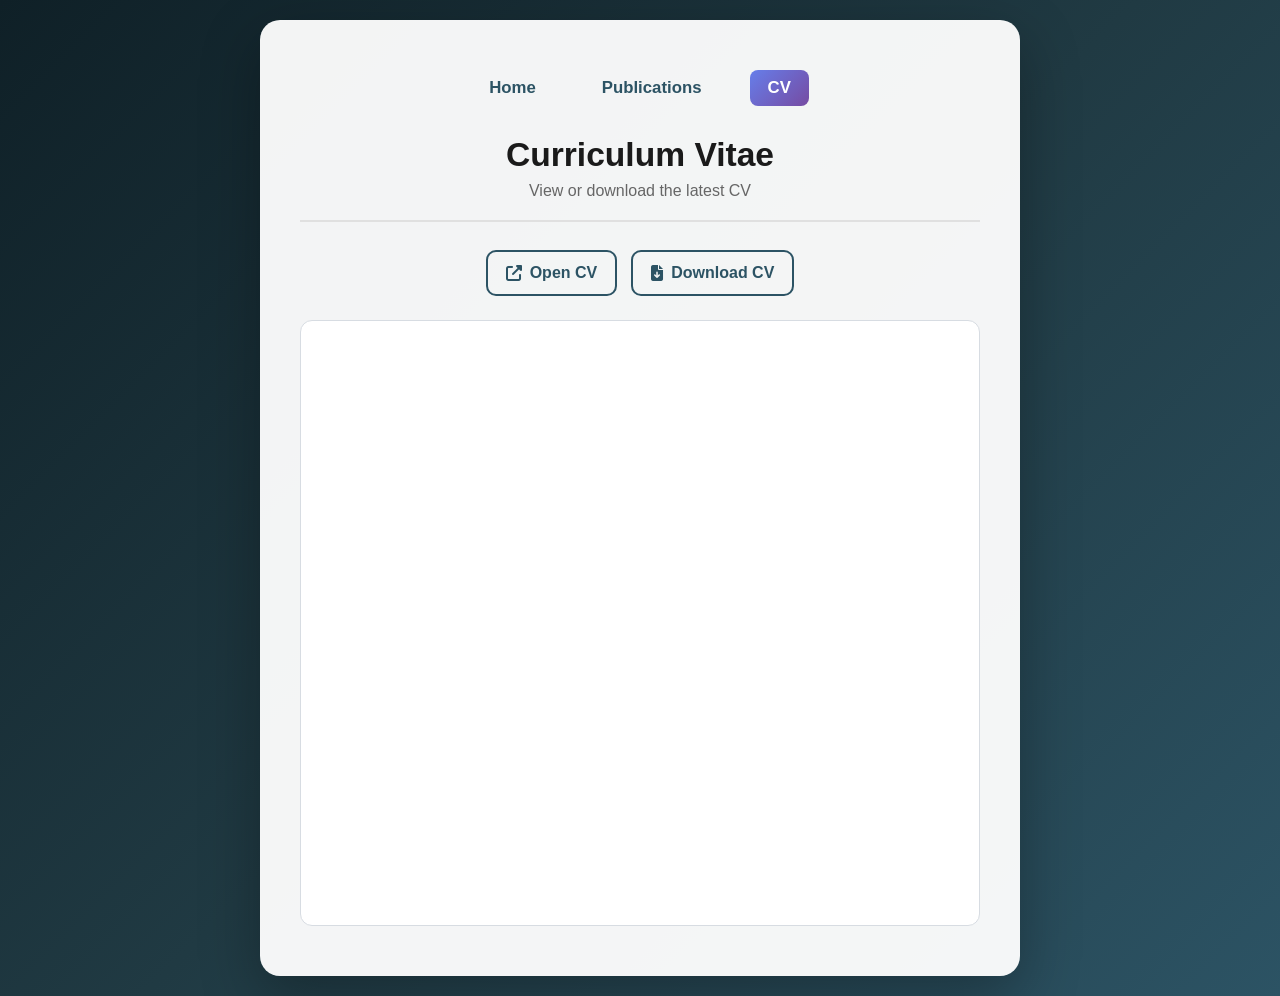
==== cv.html @ 2213f4c1 "CV Page Added page for CV with open in browser and download CV Button also added email button at Con" ====
<!DOCTYPE html>
<html lang="en">
<head>
    <meta charset="UTF-8">
    <meta name="viewport" content="width=device-width, initial-scale=1.0">
    <title>CV - Waqas Iqrar</title>
    <link rel="stylesheet" href="https://cdnjs.cloudflare.com/ajax/libs/font-awesome/6.5.1/css/all.min.css">
    <style>
        * {
            margin: 0;
            padding: 0;
            box-sizing: border-box;
        }
        body {
            font-family: 'Segoe UI', Tahoma, Geneva, Verdana, sans-serif;
            background: linear-gradient(135deg, #0f2027 0%, #203a43 50%, #2c5364 100%);
            min-height: 100vh;
            display: flex;
            justify-content: center;
            align-items: center;
            padding: 20px;
        }
        .container {
            width: 100%;
            max-width: 760px;
            background: rgba(255, 255, 255, 0.95);
            border-radius: 20px;
            padding: 50px 40px;
            box-shadow: 0 20px 60px rgba(0, 0, 0, 0.3);
            animation: fadeIn 0.8s ease-in;
        }
        @keyframes fadeIn {
            from {
                opacity: 0;
                transform: translateY(20px);
            }
            to {
                opacity: 1;
                transform: translateY(0);
            }
        }
        .nav {
            display: flex;
            justify-content: center;
            gap: 30px;
            margin-bottom: 30px;
        }
        .nav a {
            text-decoration: none;
            color: #2c5364;
            font-weight: 600;
            font-size: 1.05rem;
            padding: 8px 18px;
            border-radius: 8px;
            transition: all 0.3s ease;
        }
        .nav a:hover, .nav a.active {
            background: linear-gradient(135deg, #667eea 0%, #764ba2 100%);
            color: white;
        }
        .page-header {
            text-align: center;
            border-bottom: 2px solid #e0e0e0;
            padding-bottom: 20px;
            margin-bottom: 28px;
        }
        .page-header h1 {
            font-size: 2.1rem;
            color: #1a1a1a;
            margin-bottom: 8px;
        }
        .page-header p {
            color: #666;
            font-size: 1rem;
        }
        .actions {
            display: flex;
            justify-content: center;
            gap: 14px;
            flex-wrap: wrap;
            margin-top: 15px;
        }
        .cv-btn {
            text-decoration: none;
            display: inline-flex;
            align-items: center;
            gap: 8px;
            padding: 12px 18px;
            border-radius: 10px;
            font-weight: 600;
            font-size: 1rem;
            border: 2px solid #2c5364;
            color: #2c5364;
            transition: all 0.3s ease;
        }
        .cv-btn:hover {
            color: #ffffff;
            border-color: transparent;
            background: linear-gradient(135deg, #667eea 0%, #764ba2 100%);
        }
        .preview-wrap {
            margin-top: 24px;
            border-radius: 12px;
            overflow: hidden;
            border: 1px solid #d7dce2;
            background: #ffffff;
        }
        .preview-wrap iframe {
            width: 100%;
            height: 600px;
            border: 0;
        }
        @media (max-width: 700px) {
            .container {
                padding: 35px 22px;
            }
            .page-header h1 {
                font-size: 1.7rem;
            }
            .nav {
                gap: 12px;
            }
            .nav a {
                font-size: 0.95rem;
                padding: 6px 12px;
            }
            .preview-wrap iframe {
                height: 430px;
            }
        }
    </style>
</head>
<body>
    <div class="container">
        <nav class="nav">
            <a href="index.html">Home</a>
            <a href="publications.html">Publications</a>
            <a href="cv.html" class="active">CV</a>
        </nav>

        <div class="page-header">
            <h1>Curriculum Vitae</h1>
            <p>View or download the latest CV</p>
        </div>

        <div class="actions">
            <a href="assets/WaqasIqrar_CV.pdf" target="_blank" rel="noopener noreferrer" class="cv-btn">
                <i class="fas fa-up-right-from-square"></i> Open CV
            </a>
            <a href="assets/WaqasIqrar_CV.pdf" download class="cv-btn">
                <i class="fas fa-file-arrow-down"></i> Download CV
            </a>
        </div>

        <div class="preview-wrap">
            <iframe src="assets/WaqasIqrar_CV.pdf" title="Waqas Iqrar CV"></iframe>
        </div>
    </div>
</body>
</html>
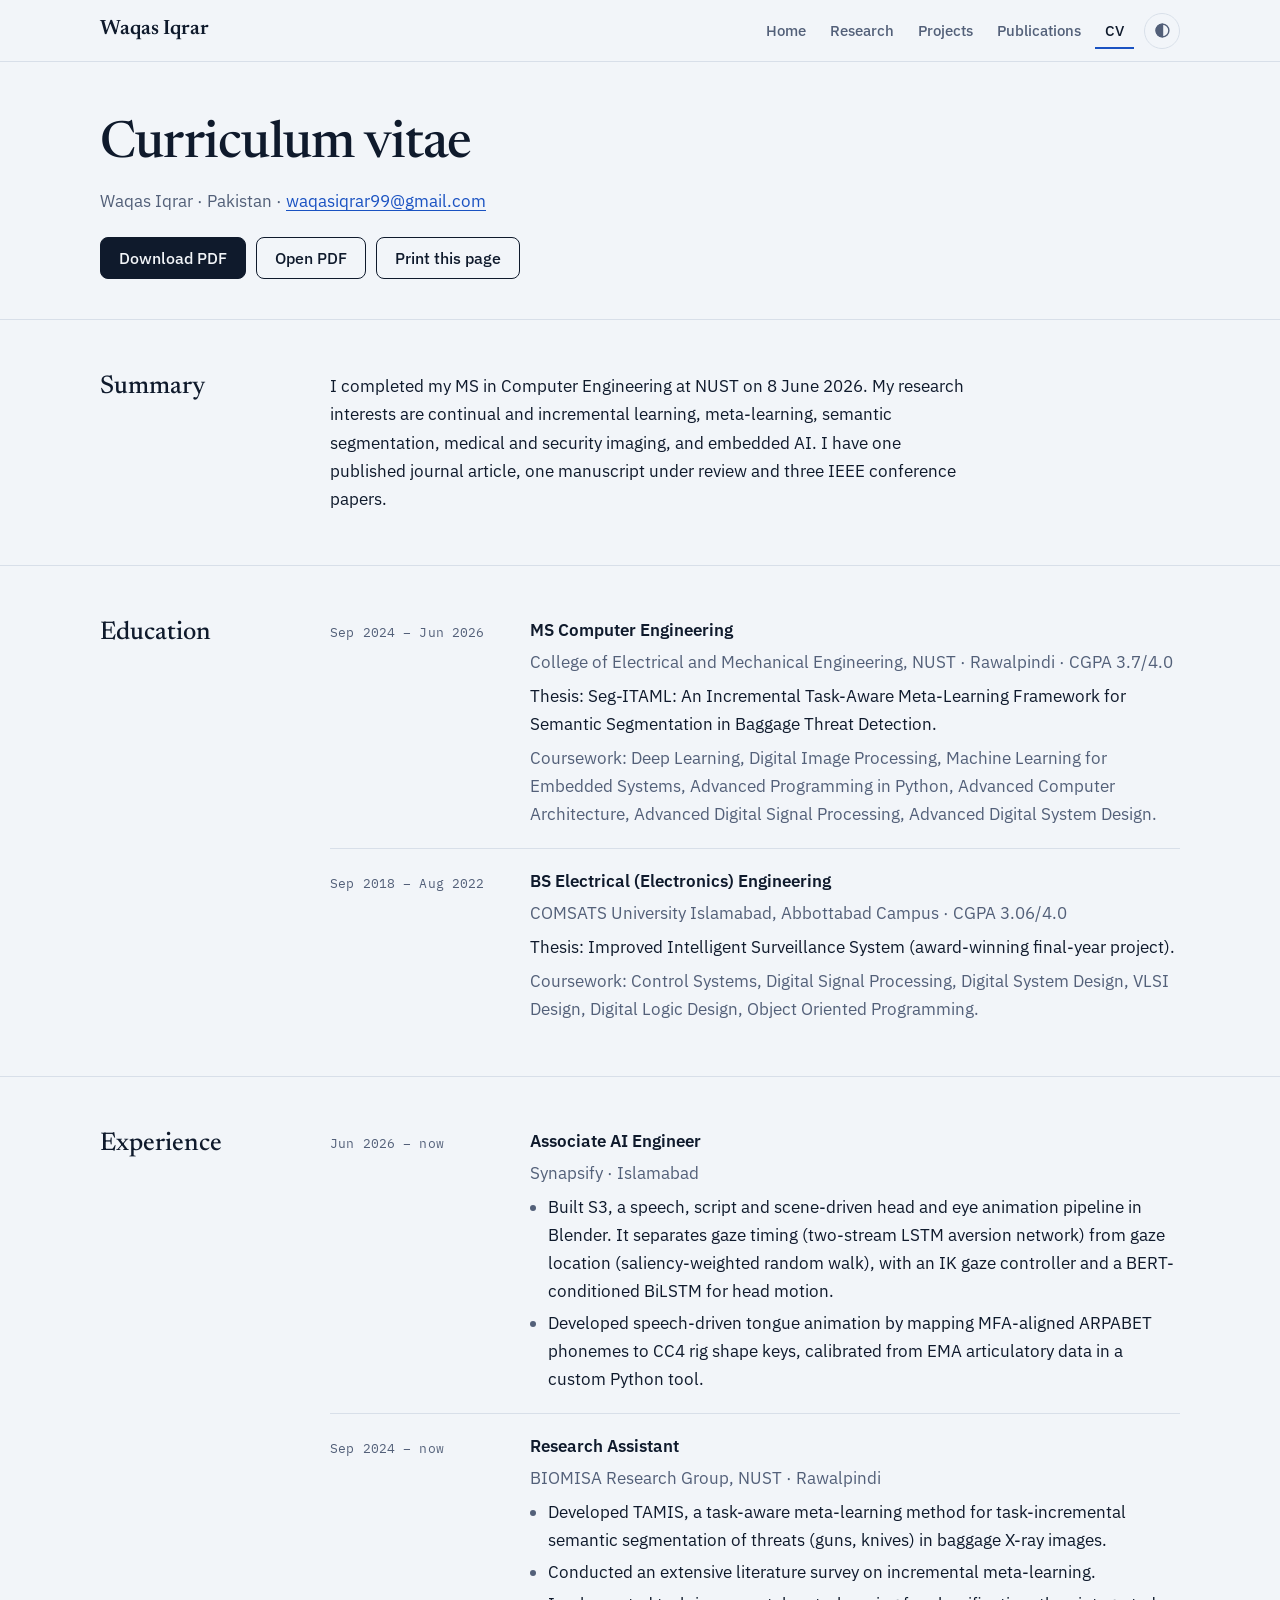
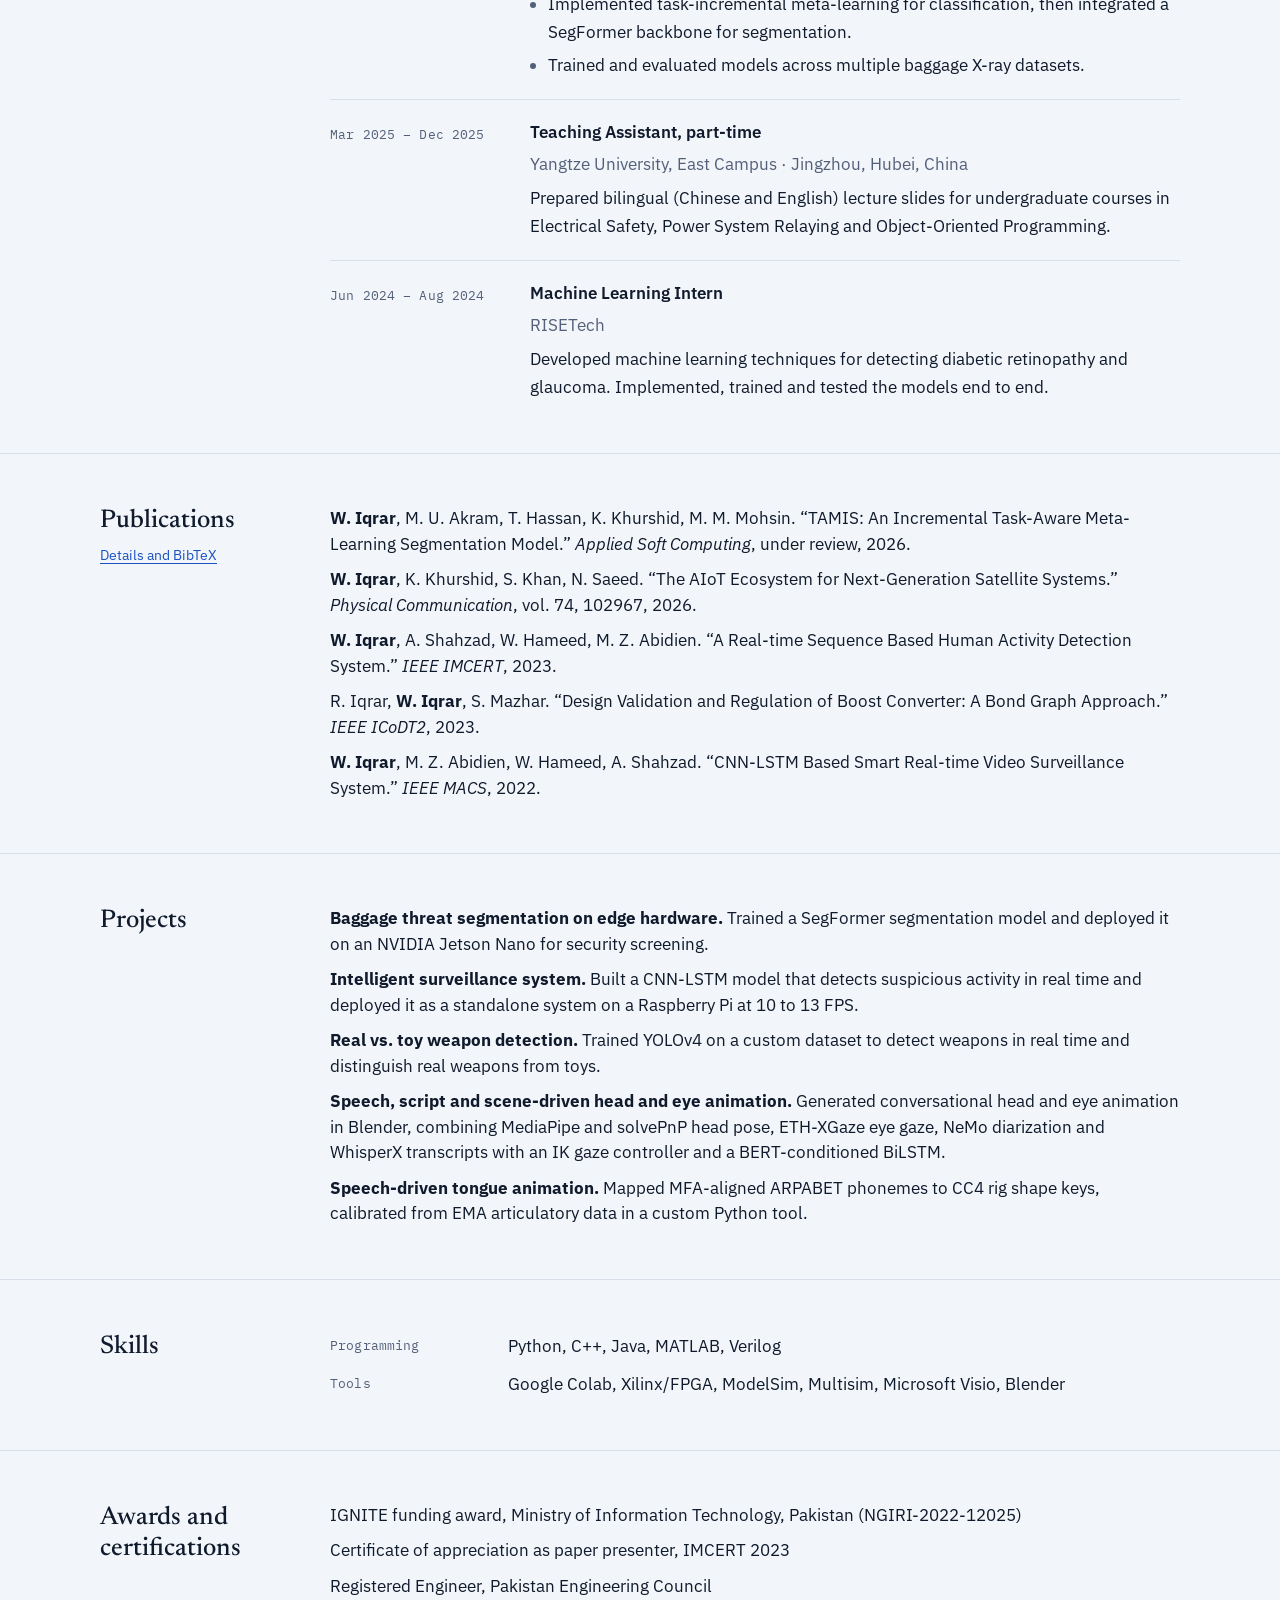
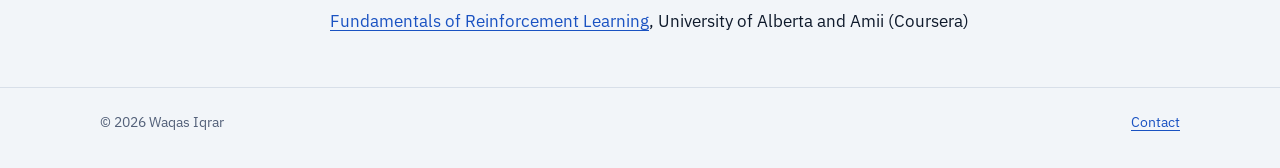
==== commit 62cb9ed9: "Redesign site and update CV and content" ====
--- a/cv.html
+++ b/cv.html
@@ -1,160 +1,196 @@
 <!DOCTYPE html>
 <html lang="en">
 <head>
-    <meta charset="UTF-8">
-    <meta name="viewport" content="width=device-width, initial-scale=1.0">
-    <title>CV - Waqas Iqrar</title>
-    <link rel="stylesheet" href="https://cdnjs.cloudflare.com/ajax/libs/font-awesome/6.5.1/css/all.min.css">
-    <style>
-        * {
-            margin: 0;
-            padding: 0;
-            box-sizing: border-box;
-        }
-        body {
-            font-family: 'Segoe UI', Tahoma, Geneva, Verdana, sans-serif;
-            background: linear-gradient(135deg, #0f2027 0%, #203a43 50%, #2c5364 100%);
-            min-height: 100vh;
-            display: flex;
-            justify-content: center;
-            align-items: center;
-            padding: 20px;
-        }
-        .container {
-            width: 100%;
-            max-width: 760px;
-            background: rgba(255, 255, 255, 0.95);
-            border-radius: 20px;
-            padding: 50px 40px;
-            box-shadow: 0 20px 60px rgba(0, 0, 0, 0.3);
-            animation: fadeIn 0.8s ease-in;
-        }
-        @keyframes fadeIn {
-            from {
-                opacity: 0;
-                transform: translateY(20px);
-            }
-            to {
-                opacity: 1;
-                transform: translateY(0);
-            }
-        }
-        .nav {
-            display: flex;
-            justify-content: center;
-            gap: 30px;
-            margin-bottom: 30px;
-        }
-        .nav a {
-            text-decoration: none;
-            color: #2c5364;
-            font-weight: 600;
-            font-size: 1.05rem;
-            padding: 8px 18px;
-            border-radius: 8px;
-            transition: all 0.3s ease;
-        }
-        .nav a:hover, .nav a.active {
-            background: linear-gradient(135deg, #667eea 0%, #764ba2 100%);
-            color: white;
-        }
-        .page-header {
-            text-align: center;
-            border-bottom: 2px solid #e0e0e0;
-            padding-bottom: 20px;
-            margin-bottom: 28px;
-        }
-        .page-header h1 {
-            font-size: 2.1rem;
-            color: #1a1a1a;
-            margin-bottom: 8px;
-        }
-        .page-header p {
-            color: #666;
-            font-size: 1rem;
-        }
-        .actions {
-            display: flex;
-            justify-content: center;
-            gap: 14px;
-            flex-wrap: wrap;
-            margin-top: 15px;
-        }
-        .cv-btn {
-            text-decoration: none;
-            display: inline-flex;
-            align-items: center;
-            gap: 8px;
-            padding: 12px 18px;
-            border-radius: 10px;
-            font-weight: 600;
-            font-size: 1rem;
-            border: 2px solid #2c5364;
-            color: #2c5364;
-            transition: all 0.3s ease;
-        }
-        .cv-btn:hover {
-            color: #ffffff;
-            border-color: transparent;
-            background: linear-gradient(135deg, #667eea 0%, #764ba2 100%);
-        }
-        .preview-wrap {
-            margin-top: 24px;
-            border-radius: 12px;
-            overflow: hidden;
-            border: 1px solid #d7dce2;
-            background: #ffffff;
-        }
-        .preview-wrap iframe {
-            width: 100%;
-            height: 600px;
-            border: 0;
-        }
-        @media (max-width: 700px) {
-            .container {
-                padding: 35px 22px;
-            }
-            .page-header h1 {
-                font-size: 1.7rem;
-            }
-            .nav {
-                gap: 12px;
-            }
-            .nav a {
-                font-size: 0.95rem;
-                padding: 6px 12px;
-            }
-            .preview-wrap iframe {
-                height: 430px;
-            }
-        }
-    </style>
+  <meta charset="UTF-8">
+  <meta name="viewport" content="width=device-width, initial-scale=1">
+  <title>CV | Waqas Iqrar</title>
+  <meta name="description" content="Curriculum vitae of Waqas Iqrar: education, experience, publications, projects and skills.">
+  <link rel="canonical" href="https://iqrarwaqas.github.io/cv.html">
+  <meta property="og:type" content="website">
+  <meta property="og:title" content="CV | Waqas Iqrar">
+  <meta property="og:url" content="https://iqrarwaqas.github.io/cv.html">
+  <meta name="theme-color" content="#0a1220">
+  <link rel="icon" href="assets/favicon.svg" type="image/svg+xml">
+  <script>try{var t=localStorage.getItem('theme');if(t)document.documentElement.dataset.theme=t}catch(e){}</script>
+  <link rel="preconnect" href="https://fonts.googleapis.com">
+  <link rel="preconnect" href="https://fonts.gstatic.com" crossorigin>
+  <link rel="stylesheet" href="https://fonts.googleapis.com/css2?family=IBM+Plex+Mono:wght@400;500&family=IBM+Plex+Sans:wght@400;500;600&family=Newsreader:opsz,wght@6..72,500;6..72,600&display=swap">
+  <link rel="stylesheet" href="assets/css/style.css">
 </head>
 <body>
-    <div class="container">
-        <nav class="nav">
-            <a href="index.html">Home</a>
-            <a href="publications.html">Publications</a>
-            <a href="cv.html" class="active">CV</a>
-        </nav>
+  <a class="skip" href="#main">Skip to content</a>
 
-        <div class="page-header">
-            <h1>Curriculum Vitae</h1>
-            <p>View or download the latest CV</p>
+  <header class="site-header">
+    <div class="wrap">
+      <a class="brand" href="index.html">Waqas Iqrar</a>
+      <nav class="nav" aria-label="Main">
+        <a href="index.html">Home</a>
+        <a href="index.html#research">Research</a>
+        <a href="index.html#projects">Projects</a>
+        <a href="publications.html">Publications</a>
+        <a href="cv.html" aria-current="page">CV</a>
+        <button class="theme-toggle" type="button" aria-label="Switch between light and dark theme">
+          <svg viewBox="0 0 24 24" fill="none" stroke="currentColor" stroke-width="2" aria-hidden="true"><circle cx="12" cy="12" r="9"/><path d="M12 3a9 9 0 0 0 0 18z" fill="currentColor"/></svg>
+        </button>
+      </nav>
+    </div>
+  </header>
+
+  <main id="main">
+    <div class="page-head">
+      <div class="wrap">
+        <h1>Curriculum vitae</h1>
+        <p>Waqas Iqrar · Pakistan · <a href="mailto:waqasiqrar99@gmail.com">waqasiqrar99@gmail.com</a></p>
+        <div class="actions">
+          <a class="btn primary" href="assets/WaqasIqrar_CV.pdf" download>Download PDF</a>
+          <a class="btn" href="assets/WaqasIqrar_CV.pdf" target="_blank" rel="noopener">Open PDF</a>
+          <button class="btn" type="button" onclick="window.print()">Print this page</button>
         </div>
+      </div>
+    </div>
 
-        <div class="actions">
-            <a href="assets/WaqasIqrar_CV.pdf" target="_blank" rel="noopener noreferrer" class="cv-btn">
-                <i class="fas fa-up-right-from-square"></i> Open CV
-            </a>
-            <a href="assets/WaqasIqrar_CV.pdf" download class="cv-btn">
-                <i class="fas fa-file-arrow-down"></i> Download CV
-            </a>
+    <section class="section">
+      <div class="wrap">
+        <div class="section-label"><h2>Summary</h2></div>
+        <div class="prose">
+          <p>I completed my MS in Computer Engineering at NUST on 8 June 2026. My research interests are continual and incremental learning, meta-learning, semantic segmentation, medical and security imaging, and embedded AI. I have one published journal article, one manuscript under review and three IEEE conference papers.</p>
         </div>
+      </div>
+    </section>
 
-        <div class="preview-wrap">
-            <iframe src="assets/WaqasIqrar_CV.pdf" title="Waqas Iqrar CV"></iframe>
+    <section class="section">
+      <div class="wrap">
+        <div class="section-label"><h2>Education</h2></div>
+        <div class="rows">
+          <article class="row">
+            <p class="when mono">Sep 2024 – Jun 2026</p>
+            <div class="body">
+              <h3>MS Computer Engineering</h3>
+              <p class="where">College of Electrical and Mechanical Engineering, NUST · Rawalpindi · CGPA 3.7/4.0</p>
+              <p>Thesis: Seg-ITAML: An Incremental Task-Aware Meta-Learning Framework for Semantic Segmentation in Baggage Threat Detection.</p>
+              <p class="muted">Coursework: Deep Learning, Digital Image Processing, Machine Learning for Embedded Systems, Advanced Programming in Python, Advanced Computer Architecture, Advanced Digital Signal Processing, Advanced Digital System Design.</p>
+            </div>
+          </article>
+          <article class="row">
+            <p class="when mono">Sep 2018 – Aug 2022</p>
+            <div class="body">
+              <h3>BS Electrical (Electronics) Engineering</h3>
+              <p class="where">COMSATS University Islamabad, Abbottabad Campus · CGPA 3.06/4.0</p>
+              <p>Thesis: Improved Intelligent Surveillance System (award-winning final-year project).</p>
+              <p class="muted">Coursework: Control Systems, Digital Signal Processing, Digital System Design, VLSI Design, Digital Logic Design, Object Oriented Programming.</p>
+            </div>
+          </article>
         </div>
+      </div>
+    </section>
+
+    <section class="section">
+      <div class="wrap">
+        <div class="section-label"><h2>Experience</h2></div>
+        <div class="rows">
+          <article class="row">
+            <p class="when mono">Jun 2026 – now</p>
+            <div class="body">
+              <h3>Associate AI Engineer</h3>
+              <p class="where">Synapsify · Islamabad</p>
+              <ul class="bullets">
+                <li>Built S3, a speech, script and scene-driven head and eye animation pipeline in Blender. It separates gaze timing (two-stream LSTM aversion network) from gaze location (saliency-weighted random walk), with an IK gaze controller and a BERT-conditioned BiLSTM for head motion.</li>
+                <li>Developed speech-driven tongue animation by mapping MFA-aligned ARPABET phonemes to CC4 rig shape keys, calibrated from EMA articulatory data in a custom Python tool.</li>
+              </ul>
+            </div>
+          </article>
+          <article class="row">
+            <p class="when mono">Sep 2024 – now</p>
+            <div class="body">
+              <h3>Research Assistant</h3>
+              <p class="where">BIOMISA Research Group, NUST · Rawalpindi</p>
+              <ul class="bullets">
+                <li>Developed TAMIS, a task-aware meta-learning method for task-incremental semantic segmentation of threats (guns, knives) in baggage X-ray images.</li>
+                <li>Conducted an extensive literature survey on incremental meta-learning.</li>
+                <li>Implemented task-incremental meta-learning for classification, then integrated a SegFormer backbone for segmentation.</li>
+                <li>Trained and evaluated models across multiple baggage X-ray datasets.</li>
+              </ul>
+            </div>
+          </article>
+          <article class="row">
+            <p class="when mono">Mar 2025 – Dec 2025</p>
+            <div class="body">
+              <h3>Teaching Assistant, part-time</h3>
+              <p class="where">Yangtze University, East Campus · Jingzhou, Hubei, China</p>
+              <p>Prepared bilingual (Chinese and English) lecture slides for undergraduate courses in Electrical Safety, Power System Relaying and Object-Oriented Programming.</p>
+            </div>
+          </article>
+          <article class="row">
+            <p class="when mono">Jun 2024 – Aug 2024</p>
+            <div class="body">
+              <h3>Machine Learning Intern</h3>
+              <p class="where">RISETech</p>
+              <p>Developed machine learning techniques for detecting diabetic retinopathy and glaucoma. Implemented, trained and tested the models end to end.</p>
+            </div>
+          </article>
+        </div>
+      </div>
+    </section>
+
+    <section class="section">
+      <div class="wrap">
+        <div class="section-label">
+          <h2>Publications</h2>
+          <p><a href="publications.html">Details and BibTeX</a></p>
+        </div>
+        <ol class="plain">
+          <li><strong>W. Iqrar</strong>, M. U. Akram, T. Hassan, K. Khurshid, M. M. Mohsin. “TAMIS: An Incremental Task-Aware Meta-Learning Segmentation Model.” <em>Applied Soft Computing</em>, under review, 2026.</li>
+          <li><strong>W. Iqrar</strong>, K. Khurshid, S. Khan, N. Saeed. “The AIoT Ecosystem for Next-Generation Satellite Systems.” <em>Physical Communication</em>, vol. 74, 102967, 2026.</li>
+          <li><strong>W. Iqrar</strong>, A. Shahzad, W. Hameed, M. Z. Abidien. “A Real-time Sequence Based Human Activity Detection System.” <em>IEEE IMCERT</em>, 2023.</li>
+          <li>R. Iqrar, <strong>W. Iqrar</strong>, S. Mazhar. “Design Validation and Regulation of Boost Converter: A Bond Graph Approach.” <em>IEEE ICoDT2</em>, 2023.</li>
+          <li><strong>W. Iqrar</strong>, M. Z. Abidien, W. Hameed, A. Shahzad. “CNN-LSTM Based Smart Real-time Video Surveillance System.” <em>IEEE MACS</em>, 2022.</li>
+        </ol>
+      </div>
+    </section>
+
+    <section class="section">
+      <div class="wrap">
+        <div class="section-label"><h2>Projects</h2></div>
+        <ul class="plain">
+          <li><strong>Baggage threat segmentation on edge hardware.</strong> Trained a SegFormer segmentation model and deployed it on an NVIDIA Jetson Nano for security screening.</li>
+          <li><strong>Intelligent surveillance system.</strong> Built a CNN-LSTM model that detects suspicious activity in real time and deployed it as a standalone system on a Raspberry Pi at 10 to 13 FPS.</li>
+          <li><strong>Real vs. toy weapon detection.</strong> Trained YOLOv4 on a custom dataset to detect weapons in real time and distinguish real weapons from toys.</li>
+          <li><strong>Speech, script and scene-driven head and eye animation.</strong> Generated conversational head and eye animation in Blender, combining MediaPipe and solvePnP head pose, ETH-XGaze eye gaze, NeMo diarization and WhisperX transcripts with an IK gaze controller and a BERT-conditioned BiLSTM.</li>
+          <li><strong>Speech-driven tongue animation.</strong> Mapped MFA-aligned ARPABET phonemes to CC4 rig shape keys, calibrated from EMA articulatory data in a custom Python tool.</li>
+        </ul>
+      </div>
+    </section>
+
+    <section class="section">
+      <div class="wrap">
+        <div class="section-label"><h2>Skills</h2></div>
+        <dl class="skills">
+          <div><dt class="mono">Programming</dt><dd>Python, C++, Java, MATLAB, Verilog</dd></div>
+          <div><dt class="mono">Tools</dt><dd>Google Colab, Xilinx/FPGA, ModelSim, Multisim, Microsoft Visio, Blender</dd></div>
+        </dl>
+      </div>
+    </section>
+
+    <section class="section">
+      <div class="wrap">
+        <div class="section-label"><h2>Awards and certifications</h2></div>
+        <ul class="plain">
+          <li>IGNITE funding award, Ministry of Information Technology, Pakistan (NGIRI-2022-12025)</li>
+          <li>Certificate of appreciation as paper presenter, IMCERT 2023</li>
+          <li>Registered Engineer, Pakistan Engineering Council</li>
+          <li><a href="https://coursera.org/share/915ad25aba43e480677c01075bc962e8" target="_blank" rel="noopener">Fundamentals of Reinforcement Learning</a>, University of Alberta and Amii (Coursera)</li>
+        </ul>
+      </div>
+    </section>
+  </main>
+
+  <footer class="site-footer">
+    <div class="wrap">
+      <p>© <span id="year">2026</span> Waqas Iqrar</p>
+      <p><a href="index.html#contact">Contact</a></p>
     </div>
+  </footer>
+
+  <script src="assets/js/main.js" defer></script>
 </body>
 </html>
--- a/assets/css/style.css
+++ b/assets/css/style.css
@@ -0,0 +1,301 @@
+/* Waqas Iqrar — portfolio
+   Layout idea: a quiet lightbox page. Each section is a labelled row
+   (label rail on the left, content on the right). Colour comes from the
+   pseudo-colour palette of baggage X-ray scanners and is used sparingly. */
+
+:root {
+  --bg: #f2f5f9;
+  --surface: #ffffff;
+  --ink: #0f1a2c;
+  --muted: #536079;
+  --line: #d8dfe9;
+  --accent: #1a52c2;        /* scanner blue: dense material */
+  --accent-soft: #e6eefc;
+  --organic: #c9620f;       /* scanner orange: organic material */
+  --mixed: #1f8a5b;         /* scanner green: mixed material */
+  --threat: #c9305a;
+  --scan-bg: #0a1220;
+
+  --font-display: "Newsreader", "Iowan Old Style", Georgia, serif;
+  --font-body: "IBM Plex Sans", "Segoe UI", system-ui, sans-serif;
+  --font-mono: "IBM Plex Mono", ui-monospace, "Cascadia Mono", Consolas, monospace;
+
+  --wrap: 1080px;
+  --rail: 190px;
+  --radius: 10px;
+}
+
+@media (prefers-color-scheme: dark) {
+  :root:not([data-theme="light"]) {
+    color-scheme: dark;
+    --bg: #0a1120;
+    --surface: #111a2c;
+    --ink: #e7ecf4;
+    --muted: #98a6bd;
+    --line: #223049;
+    --accent: #86b3ff;
+    --accent-soft: #16264a;
+    --organic: #f0994a;
+    --mixed: #5fcd9b;
+    --threat: #ff7a9a;
+    --scan-bg: #060b15;
+  }
+}
+:root[data-theme="dark"] {
+  color-scheme: dark;
+  --bg: #0a1120;
+  --surface: #111a2c;
+  --ink: #e7ecf4;
+  --muted: #98a6bd;
+  --line: #223049;
+  --accent: #86b3ff;
+  --accent-soft: #16264a;
+  --organic: #f0994a;
+  --mixed: #5fcd9b;
+  --threat: #ff7a9a;
+  --scan-bg: #060b15;
+}
+
+*, *::before, *::after { box-sizing: border-box; }
+html { scroll-behavior: smooth; scroll-padding-top: 84px; -webkit-text-size-adjust: 100%; }
+body {
+  margin: 0;
+  background: var(--bg);
+  color: var(--ink);
+  font-family: var(--font-body);
+  font-size: 1.0625rem;
+  line-height: 1.65;
+  -webkit-font-smoothing: antialiased;
+}
+img, svg { max-width: 100%; }
+h1, h2, h3, p, ul, ol, dl, dd, figure { margin: 0; }
+ul, ol { padding: 0; list-style: none; }
+h1, h2, h3 { text-wrap: balance; }
+
+a { color: var(--accent); text-underline-offset: 3px; text-decoration-thickness: 1px; }
+a:hover { text-decoration-thickness: 2px; }
+:focus-visible { outline: 2px solid var(--accent); outline-offset: 3px; border-radius: 4px; }
+
+.wrap { width: min(var(--wrap), 100% - 40px); margin-inline: auto; }
+.mono { font-family: var(--font-mono); font-size: 0.8125rem; letter-spacing: 0.01em; }
+.muted { color: var(--muted); }
+
+.skip {
+  position: absolute; left: 16px; top: -60px; z-index: 20;
+  background: var(--ink); color: var(--bg); padding: 8px 14px; border-radius: 6px;
+}
+.skip:focus { top: 12px; }
+
+/* ---------- Header ---------- */
+.site-header {
+  position: sticky; top: 0; z-index: 10;
+  background: color-mix(in srgb, var(--bg) 88%, transparent);
+  backdrop-filter: blur(10px);
+  border-bottom: 1px solid var(--line);
+}
+.site-header .wrap {
+  display: flex; align-items: center; justify-content: space-between;
+  flex-wrap: wrap; gap: 6px 24px; padding-block: 12px;
+}
+.brand {
+  font-family: var(--font-display); font-size: 1.3rem; font-weight: 600;
+  color: var(--ink); text-decoration: none;
+}
+.nav { display: flex; align-items: center; flex-wrap: wrap; gap: 2px 4px; }
+.nav a {
+  color: var(--muted); text-decoration: none; font-size: 0.95rem; font-weight: 500;
+  padding: 6px 10px; border-radius: 6px;
+}
+.nav a:hover { color: var(--ink); background: var(--accent-soft); }
+.nav a[aria-current="page"] { color: var(--ink); box-shadow: inset 0 -2px 0 var(--accent); border-radius: 0; }
+.theme-toggle {
+  display: inline-grid; place-items: center; width: 36px; height: 36px; margin-left: 6px;
+  background: transparent; color: var(--muted); border: 1px solid var(--line);
+  border-radius: 50%; cursor: pointer;
+}
+.theme-toggle:hover { color: var(--ink); border-color: var(--muted); }
+.theme-toggle svg { width: 17px; height: 17px; }
+
+/* ---------- Hero ---------- */
+.hero { padding-block: 64px 56px; }
+.hero .wrap {
+  display: grid; grid-template-columns: minmax(0, 1.15fr) minmax(0, 0.85fr);
+  gap: 48px; align-items: center;
+}
+.eyebrow { color: var(--muted); margin-bottom: 14px; }
+.hero h1 {
+  font-family: var(--font-display); font-weight: 500;
+  font-size: clamp(2.6rem, 6vw, 4.25rem); line-height: 1.02; letter-spacing: -0.02em;
+}
+.lead { font-size: 1.2rem; line-height: 1.55; margin-top: 22px; max-width: 34em; }
+.hero .status { margin-top: 14px; color: var(--muted); max-width: 36em; }
+.actions { display: flex; flex-wrap: wrap; gap: 10px; margin-top: 28px; }
+.btn {
+  display: inline-flex; align-items: center; gap: 8px;
+  padding: 10px 18px; border-radius: 8px; border: 1px solid var(--ink);
+  font: 500 0.975rem var(--font-body); text-decoration: none; cursor: pointer;
+  background: transparent; color: var(--ink);
+}
+.btn:hover { background: var(--accent-soft); }
+.btn.primary { background: var(--ink); color: var(--bg); }
+.btn.primary:hover { background: var(--accent); border-color: var(--accent); color: var(--surface); }
+.links { display: flex; flex-wrap: wrap; gap: 6px 20px; margin-top: 26px; }
+.links a { color: var(--muted); }
+.links a:hover { color: var(--accent); }
+
+/* Scan figure */
+.scan { display: grid; gap: 12px; }
+.scan svg { display: block; width: 100%; height: auto; border-radius: 14px; background: var(--scan-bg); }
+.scan text { font-family: var(--font-mono); font-size: 11px; }
+.scan .bag { fill: rgba(140, 170, 210, 0.07); stroke: #5b7393; stroke-width: 1.5; }
+.scan .c-blue   { --c: #6ea8ff; }
+.scan .c-orange { --c: #ff9d47; }
+.scan .c-green  { --c: #58d39a; }
+.scan .c-red    { --c: #ff6f93; }
+.scan .mask { fill: color-mix(in srgb, var(--c) 30%, transparent); stroke: var(--c); stroke-width: 1.5; stroke-dasharray: 4 3; stroke-linejoin: round; }
+.scan .stroke { fill: none; stroke: var(--c); stroke-width: 5; stroke-linecap: round; opacity: 0.85; }
+.scan .tag { fill: var(--c); }
+.scan .step { animation: reveal 0.7s ease both; }
+.scan .s1 { animation-delay: 0.3s; }
+.scan .s2 { animation-delay: 1.3s; }
+.scan .s3 { animation-delay: 2.3s; }
+.scan .beam { fill: #9fd0ff; opacity: 0; animation: sweep 3.2s ease-in-out 0.1s 1 both; }
+@keyframes reveal { from { opacity: 0; } to { opacity: 1; } }
+@keyframes sweep {
+  0% { transform: translateX(0); opacity: 0; }
+  8% { opacity: 0.7; }
+  92% { opacity: 0.7; }
+  100% { transform: translateX(400px); opacity: 0; }
+}
+.steps { display: flex; flex-wrap: wrap; gap: 6px 18px; color: var(--muted); }
+.steps li { display: flex; align-items: center; gap: 7px; }
+.steps i { width: 9px; height: 9px; border-radius: 2px; display: inline-block; }
+.scan figcaption { color: var(--muted); font-size: 0.9rem; line-height: 1.5; }
+
+/* ---------- Sections ---------- */
+.section { border-top: 1px solid var(--line); padding-block: 52px; }
+.section .wrap { display: grid; grid-template-columns: var(--rail) minmax(0, 1fr); gap: 20px 40px; }
+.section-label { position: sticky; top: 84px; align-self: start; }
+.section-label h2 {
+  font-family: var(--font-display); font-weight: 500; font-size: 1.6rem; line-height: 1.2;
+}
+.section-label p { color: var(--muted); font-size: 0.9rem; margin-top: 6px; }
+.prose { display: grid; gap: 14px; max-width: 65ch; }
+
+.card {
+  background: var(--surface); border: 1px solid var(--line); border-radius: var(--radius);
+  padding: 26px 28px;
+}
+.thesis h3 { font-family: var(--font-display); font-weight: 500; font-size: 1.45rem; line-height: 1.25; margin-top: 8px; }
+.thesis .prose { margin-top: 14px; }
+.facts { display: grid; grid-template-columns: repeat(auto-fit, minmax(150px, 1fr)); gap: 14px 24px; margin-top: 22px; padding-top: 18px; border-top: 1px solid var(--line); }
+.facts dt { color: var(--muted); }
+.facts dd { font-weight: 500; }
+.chips { display: flex; flex-wrap: wrap; gap: 8px; margin-top: 22px; }
+.chips li { border: 1px solid var(--line); border-radius: 999px; padding: 4px 13px; font-size: 0.9rem; background: var(--surface); }
+
+/* Rows: experience, education, publications */
+.rows { display: grid; }
+.row {
+  display: grid; grid-template-columns: 172px minmax(0, 1fr); gap: 4px 28px;
+  padding-block: 20px; border-top: 1px solid var(--line);
+}
+.row:first-child { border-top: 0; padding-top: 0; }
+.row:last-child { padding-bottom: 0; }
+.row .when { color: var(--muted); padding-top: 4px; white-space: nowrap; font-variant-numeric: tabular-nums; }
+.row h3 { font-size: 1.08rem; font-weight: 600; line-height: 1.4; }
+.row h3 a { color: var(--ink); text-decoration-color: var(--line); }
+.row h3 a:hover { color: var(--accent); text-decoration-color: currentColor; }
+.row .where { color: var(--muted); }
+.row .body { display: grid; gap: 6px; max-width: 65ch; }
+.bullets { display: grid; gap: 4px; padding-left: 18px; list-style: disc; }
+.bullets li::marker { color: var(--muted); }
+.authors strong { font-weight: 600; }
+.venue { font-style: italic; color: var(--muted); }
+.pub-links { display: flex; flex-wrap: wrap; align-items: flex-start; gap: 6px 16px; margin-top: 2px; }
+.badge { display: inline-block; border: 1px solid var(--line); border-radius: 4px; padding: 0 7px; color: var(--muted); font-style: normal; }
+
+details.bib summary { cursor: pointer; color: var(--accent); width: fit-content; }
+details.bib[open] { flex-basis: 100%; }
+.bibbox { position: relative; margin-top: 8px; }
+.bibbox pre {
+  margin: 0; padding: 14px 16px; overflow-x: auto; border-radius: 8px;
+  background: var(--surface); border: 1px solid var(--line);
+  font-family: var(--font-mono); font-size: 0.78rem; line-height: 1.55;
+}
+.copy {
+  margin-top: 8px; padding: 4px 12px; border-radius: 6px; cursor: pointer;
+  border: 1px solid var(--line); background: var(--surface); color: var(--ink);
+  font: 500 0.8rem var(--font-mono);
+}
+.copy:hover { border-color: var(--muted); }
+
+/* Projects */
+.projects { display: grid; grid-template-columns: repeat(2, minmax(0, 1fr)); gap: 1px; background: var(--line); border: 1px solid var(--line); border-radius: var(--radius); overflow: hidden; }
+.project { background: var(--surface); padding: 22px 24px; display: grid; gap: 8px; align-content: start; }
+.project .kind { color: var(--muted); }
+.project h3 { font-size: 1.08rem; font-weight: 600; line-height: 1.35; }
+.project p { font-size: 0.975rem; line-height: 1.6; }
+.project .stack { color: var(--muted); margin-top: 2px; }
+
+.two-col { display: grid; grid-template-columns: repeat(2, minmax(0, 1fr)); gap: 32px 40px; }
+.two-col h3 { font-family: var(--font-mono); font-size: 0.8125rem; font-weight: 500; color: var(--muted); margin-bottom: 10px; }
+.plain { display: grid; gap: 10px; }
+.plain li { line-height: 1.5; }
+.plain small { display: block; color: var(--muted); font-size: 0.9rem; }
+
+/* Contact + footer */
+.contact h2 { font-family: var(--font-display); font-weight: 500; font-size: clamp(1.7rem, 3.5vw, 2.3rem); line-height: 1.2; max-width: 22em; }
+.contact .wrap { display: block; }
+.contact p { margin-top: 14px; max-width: 60ch; color: var(--muted); }
+.site-footer { border-top: 1px solid var(--line); padding-block: 22px 34px; color: var(--muted); font-size: 0.9rem; }
+.site-footer .wrap { display: flex; flex-wrap: wrap; justify-content: space-between; gap: 8px 24px; }
+
+/* Inner pages */
+.page-head { padding-block: 56px 40px; }
+.page-head h1 { font-family: var(--font-display); font-weight: 500; font-size: clamp(2.2rem, 5vw, 3.2rem); line-height: 1.08; letter-spacing: -0.015em; }
+.page-head p { margin-top: 14px; max-width: 60ch; color: var(--muted); }
+.page-head .actions { margin-top: 22px; }
+.skills { display: grid; gap: 10px; }
+.skills div { display: grid; grid-template-columns: 150px minmax(0, 1fr); gap: 4px 28px; }
+.skills dt { color: var(--muted); padding-top: 3px; }
+
+.notfound { padding-block: 110px; }
+
+/* ---------- Responsive ---------- */
+@media (max-width: 860px) {
+  .hero { padding-block: 40px; }
+  .hero .wrap { grid-template-columns: 1fr; gap: 36px; }
+  .section { padding-block: 40px; }
+  .section .wrap { grid-template-columns: 1fr; }
+  .section-label { position: static; }
+  .projects, .two-col { grid-template-columns: 1fr; }
+}
+@media (max-width: 560px) {
+  body { font-size: 1rem; }
+  .row, .skills div { grid-template-columns: 1fr; }
+  .row .when { padding-top: 0; }
+  .card { padding: 20px; }
+  .nav a { padding: 6px 8px; }
+  .lead { font-size: 1.1rem; }
+}
+
+@media (prefers-reduced-motion: reduce) {
+  html { scroll-behavior: auto; }
+  .scan .step { animation: none; }
+  .scan .beam { animation: none; opacity: 0; }
+}
+
+@media print {
+  :root { --bg: #fff; --surface: #fff; --ink: #000; --muted: #444; --line: #bbb; --accent: #000; }
+  .site-header, .site-footer, .actions, .theme-toggle, .skip, details.bib { display: none !important; }
+  body { font-size: 10.5pt; line-height: 1.45; }
+  .page-head { padding-block: 0 12pt; }
+  .section { padding-block: 12pt; break-inside: auto; }
+  .section .wrap { grid-template-columns: 1fr; gap: 6pt; }
+  .section-label { position: static; }
+  .section-label h2 { font-size: 13pt; }
+  .row { padding-block: 6pt; break-inside: avoid; }
+  a { text-decoration: none; }
+  .wrap { width: 100%; }
+}
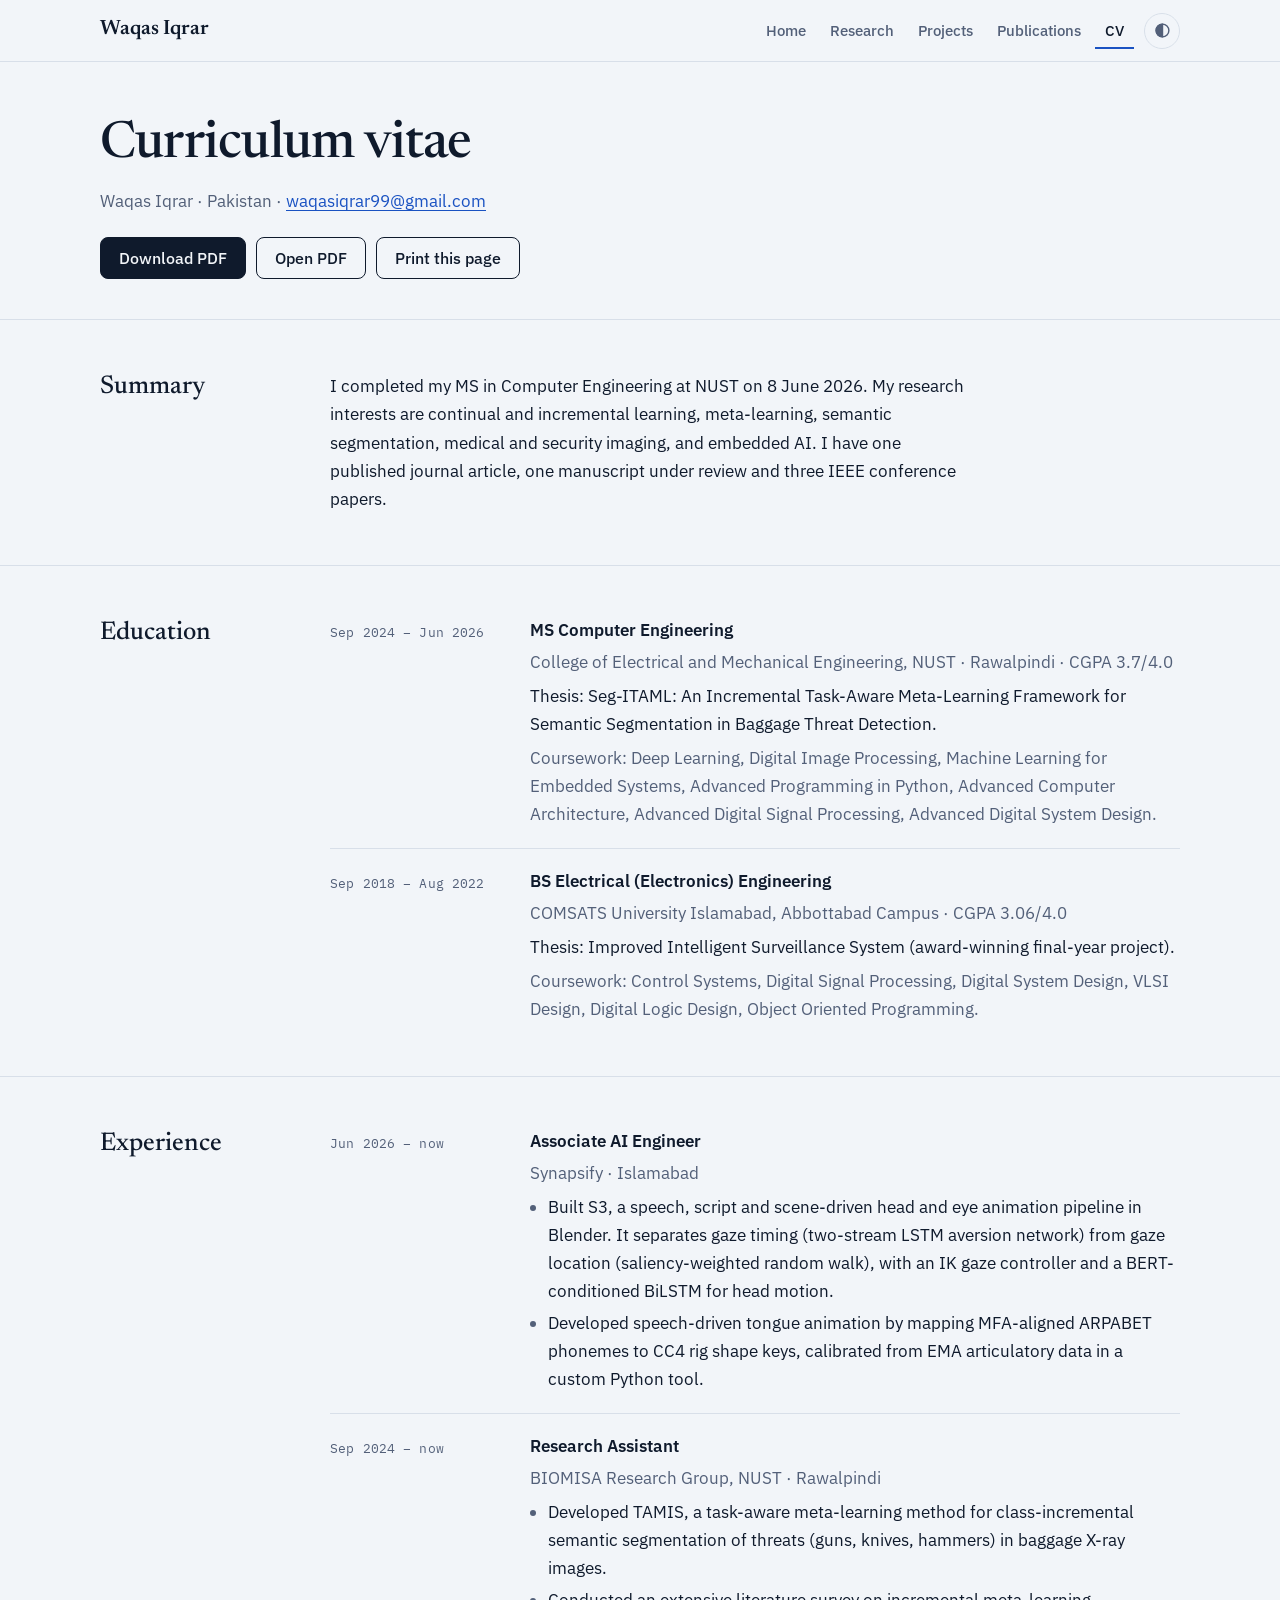
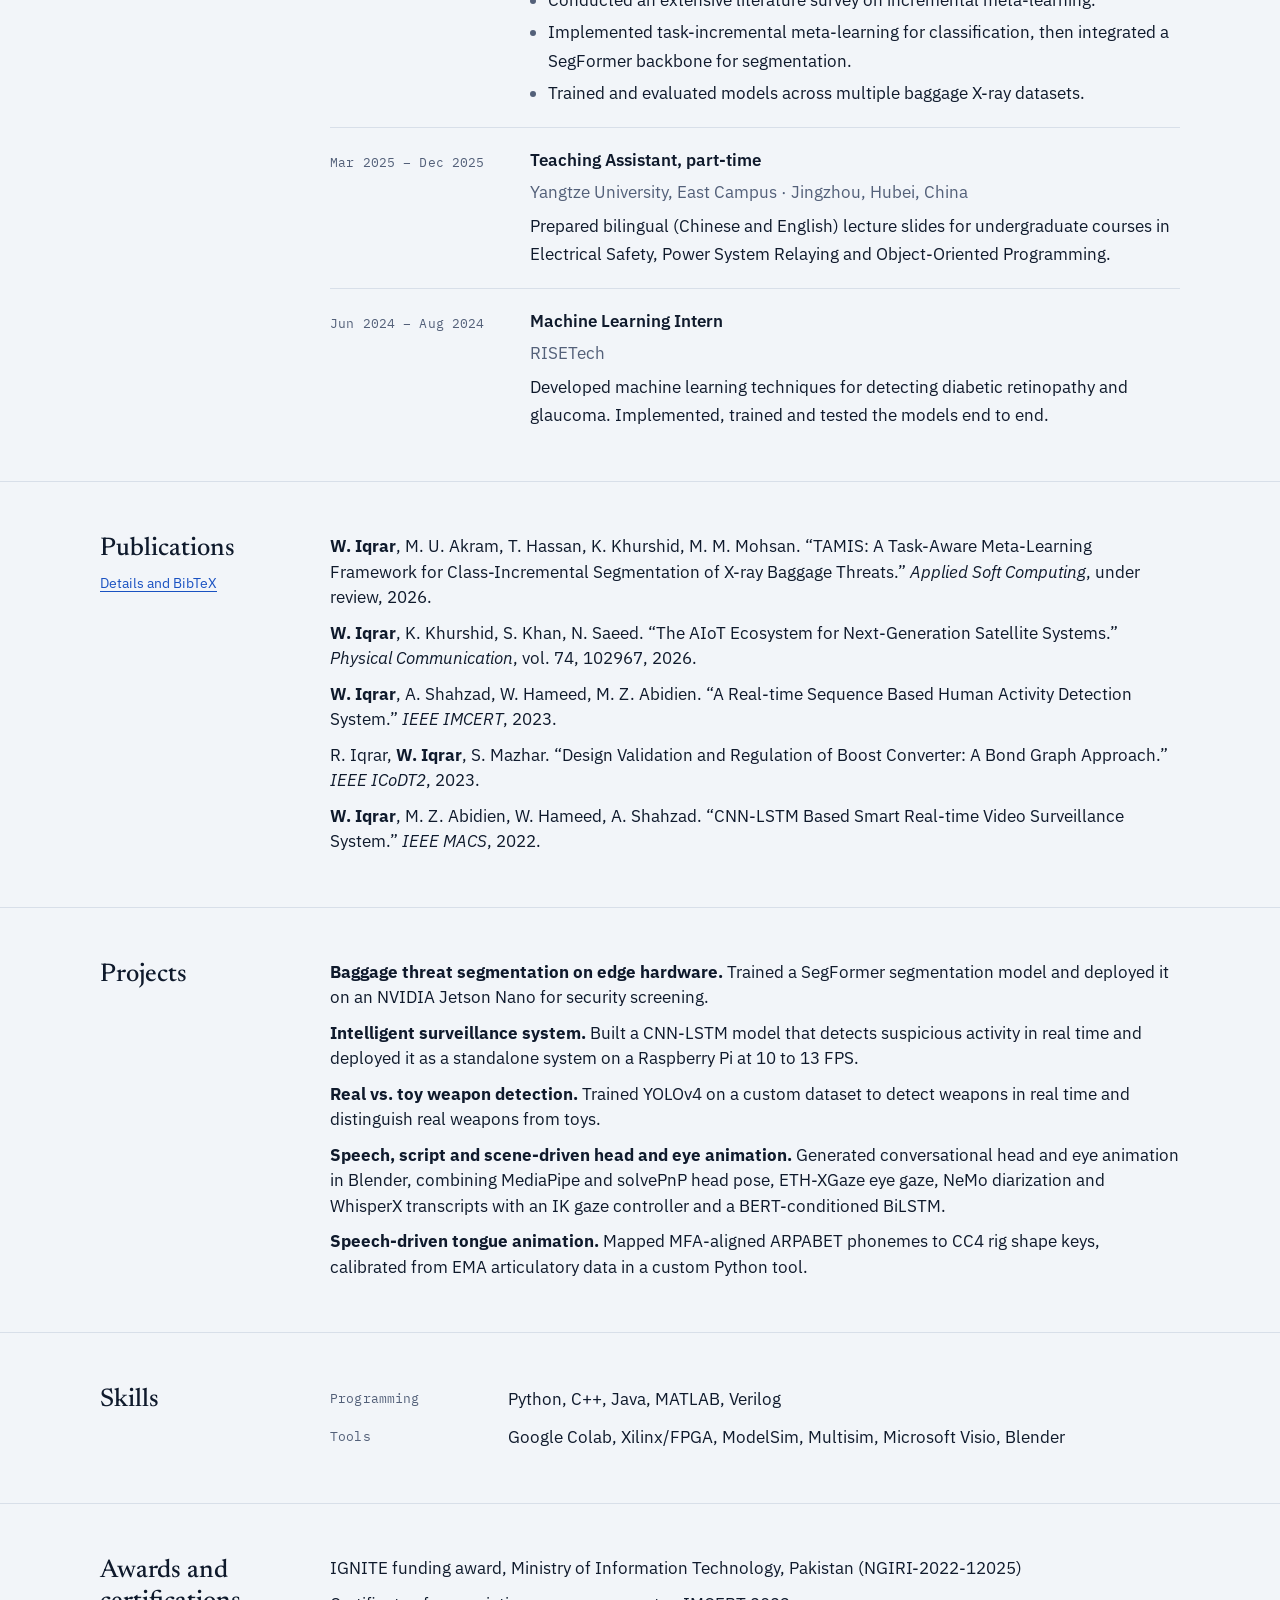
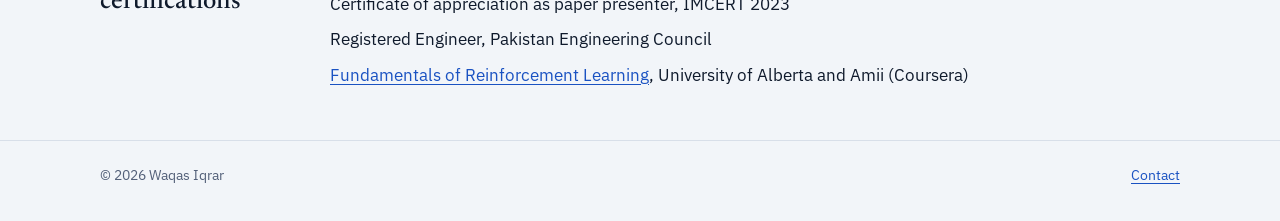
==== commit 4160b409: "Redesign site, update CV, add TAMIS results" ====
--- a/cv.html
+++ b/cv.html
@@ -105,7 +105,7 @@
               <h3>Research Assistant</h3>
               <p class="where">BIOMISA Research Group, NUST · Rawalpindi</p>
               <ul class="bullets">
-                <li>Developed TAMIS, a task-aware meta-learning method for task-incremental semantic segmentation of threats (guns, knives) in baggage X-ray images.</li>
+                <li>Developed TAMIS, a task-aware meta-learning method for class-incremental semantic segmentation of threats (guns, knives, hammers) in baggage X-ray images.</li>
                 <li>Conducted an extensive literature survey on incremental meta-learning.</li>
                 <li>Implemented task-incremental meta-learning for classification, then integrated a SegFormer backbone for segmentation.</li>
                 <li>Trained and evaluated models across multiple baggage X-ray datasets.</li>
@@ -139,7 +139,7 @@
           <p><a href="publications.html">Details and BibTeX</a></p>
         </div>
         <ol class="plain">
-          <li><strong>W. Iqrar</strong>, M. U. Akram, T. Hassan, K. Khurshid, M. M. Mohsin. “TAMIS: An Incremental Task-Aware Meta-Learning Segmentation Model.” <em>Applied Soft Computing</em>, under review, 2026.</li>
+          <li><strong>W. Iqrar</strong>, M. U. Akram, T. Hassan, K. Khurshid, M. M. Mohsan. “TAMIS: A Task-Aware Meta-Learning Framework for Class-Incremental Segmentation of X-ray Baggage Threats.” <em>Applied Soft Computing</em>, under review, 2026.</li>
           <li><strong>W. Iqrar</strong>, K. Khurshid, S. Khan, N. Saeed. “The AIoT Ecosystem for Next-Generation Satellite Systems.” <em>Physical Communication</em>, vol. 74, 102967, 2026.</li>
           <li><strong>W. Iqrar</strong>, A. Shahzad, W. Hameed, M. Z. Abidien. “A Real-time Sequence Based Human Activity Detection System.” <em>IEEE IMCERT</em>, 2023.</li>
           <li>R. Iqrar, <strong>W. Iqrar</strong>, S. Mazhar. “Design Validation and Regulation of Boost Converter: A Bond Graph Approach.” <em>IEEE ICoDT2</em>, 2023.</li>
--- a/assets/css/style.css
+++ b/assets/css/style.css
@@ -143,34 +143,20 @@
 .links a { color: var(--muted); }
 .links a:hover { color: var(--accent); }
 
-/* Scan figure */
-.scan { display: grid; gap: 12px; }
-.scan svg { display: block; width: 100%; height: auto; border-radius: 14px; background: var(--scan-bg); }
-.scan text { font-family: var(--font-mono); font-size: 11px; }
-.scan .bag { fill: rgba(140, 170, 210, 0.07); stroke: #5b7393; stroke-width: 1.5; }
-.scan .c-blue   { --c: #6ea8ff; }
-.scan .c-orange { --c: #ff9d47; }
-.scan .c-green  { --c: #58d39a; }
-.scan .c-red    { --c: #ff6f93; }
-.scan .mask { fill: color-mix(in srgb, var(--c) 30%, transparent); stroke: var(--c); stroke-width: 1.5; stroke-dasharray: 4 3; stroke-linejoin: round; }
-.scan .stroke { fill: none; stroke: var(--c); stroke-width: 5; stroke-linecap: round; opacity: 0.85; }
-.scan .tag { fill: var(--c); }
-.scan .step { animation: reveal 0.7s ease both; }
-.scan .s1 { animation-delay: 0.3s; }
-.scan .s2 { animation-delay: 1.3s; }
-.scan .s3 { animation-delay: 2.3s; }
-.scan .beam { fill: #9fd0ff; opacity: 0; animation: sweep 3.2s ease-in-out 0.1s 1 both; }
-@keyframes reveal { from { opacity: 0; } to { opacity: 1; } }
-@keyframes sweep {
-  0% { transform: translateX(0); opacity: 0; }
-  8% { opacity: 0.7; }
-  92% { opacity: 0.7; }
-  100% { transform: translateX(400px); opacity: 0; }
-}
-.steps { display: flex; flex-wrap: wrap; gap: 6px 18px; color: var(--muted); }
-.steps li { display: flex; align-items: center; gap: 7px; }
-.steps i { width: 9px; height: 9px; border-radius: 2px; display: inline-block; }
-.scan figcaption { color: var(--muted); font-size: 0.9rem; line-height: 1.5; }
+/* Hero figure */
+.hero-fig { display: grid; gap: 8px; }
+.hero-fig .cols { display: grid; grid-template-columns: repeat(4, 1fr); text-align: center; color: var(--muted); font-size: 0.72rem; }
+.hero-fig img { display: block; width: 100%; height: auto; border-radius: 10px; border: 1px solid var(--line); background: #000; }
+.hero-fig figcaption, .plot figcaption { color: var(--muted); font-size: 0.9rem; line-height: 1.5; margin-top: 4px; }
+
+/* Results */
+.results { display: grid; gap: 18px; margin-top: 30px; }
+.results h3 { font-weight: 500; }
+.stats { display: grid; grid-template-columns: repeat(3, minmax(0, 1fr)); gap: 1px; background: var(--line); border: 1px solid var(--line); border-radius: var(--radius); overflow: hidden; }
+.stats div { background: var(--surface); padding: 18px 20px; display: flex; flex-direction: column; gap: 6px; }
+.stats dd { font-family: var(--font-display); font-size: 2rem; line-height: 1.1; font-variant-numeric: tabular-nums; }
+.stats dt { color: var(--muted); font-size: 0.9rem; line-height: 1.5; }
+.plot img { display: block; width: 100%; height: auto; background: #fff; border: 1px solid var(--line); border-radius: var(--radius); padding: 10px; }
 
 /* ---------- Sections ---------- */
 .section { border-top: 1px solid var(--line); padding-block: 52px; }
@@ -269,7 +255,7 @@
   .section { padding-block: 40px; }
   .section .wrap { grid-template-columns: 1fr; }
   .section-label { position: static; }
-  .projects, .two-col { grid-template-columns: 1fr; }
+  .projects, .two-col, .stats { grid-template-columns: 1fr; }
 }
 @media (max-width: 560px) {
   body { font-size: 1rem; }
@@ -282,8 +268,6 @@
 
 @media (prefers-reduced-motion: reduce) {
   html { scroll-behavior: auto; }
-  .scan .step { animation: none; }
-  .scan .beam { animation: none; opacity: 0; }
 }
 
 @media print {
